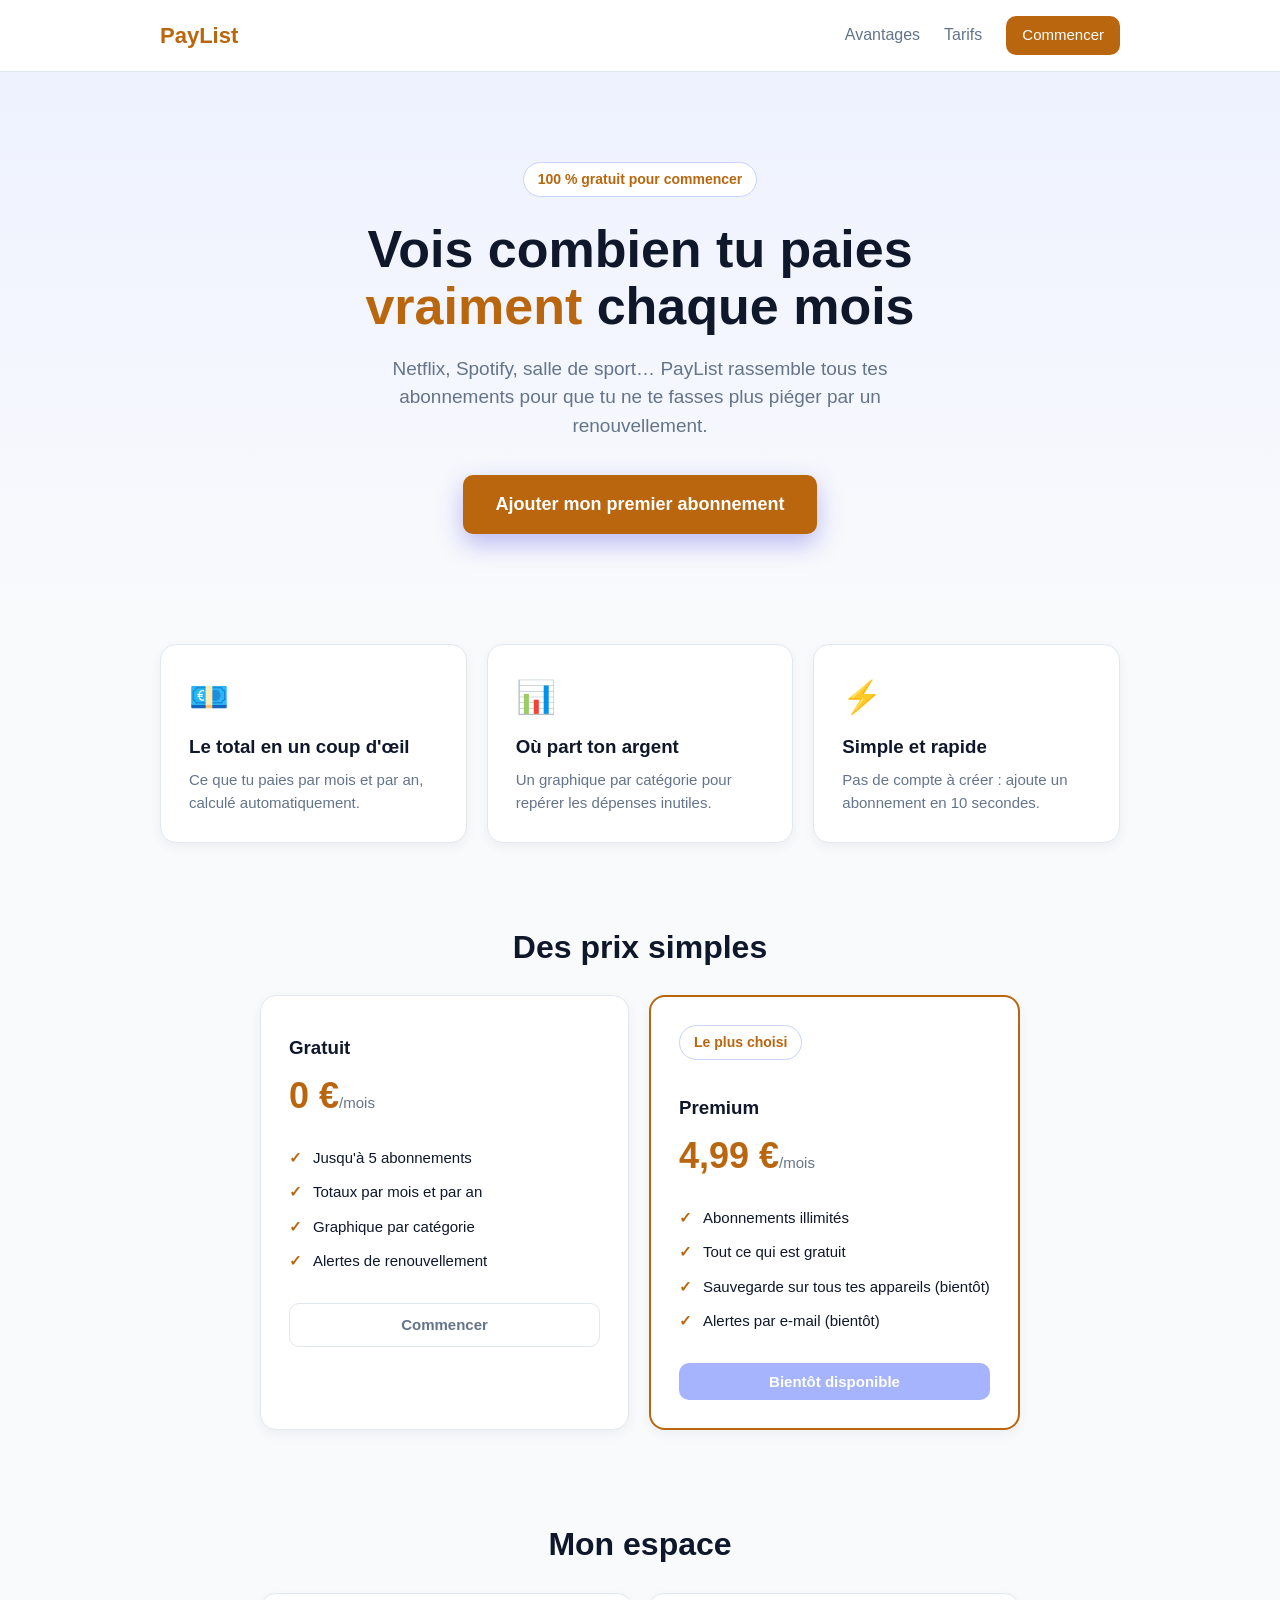
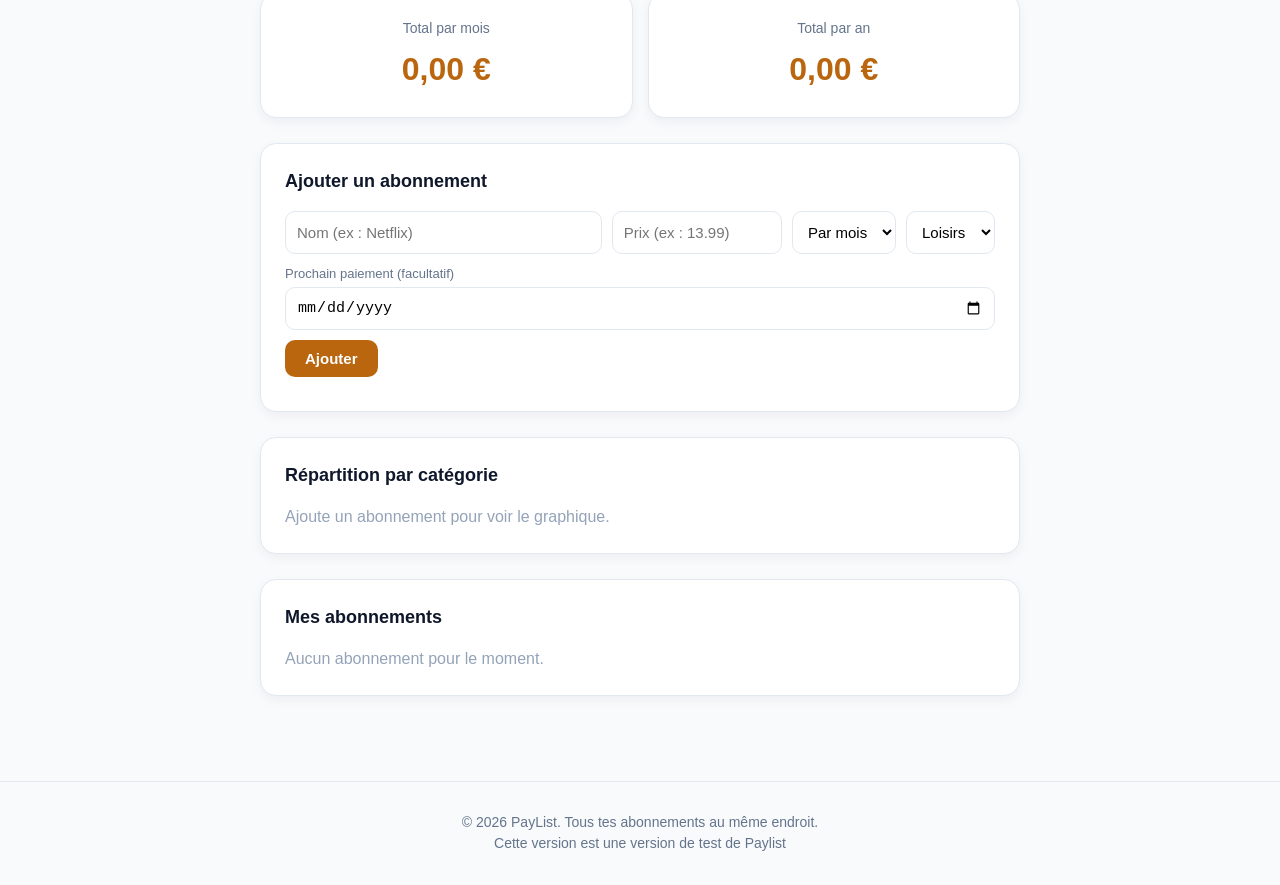
==== index.html @ 461b55f6 "Add files via upload" ====
<!DOCTYPE html>
<html lang="fr">
<head>
  <meta charset="UTF-8">
  <meta name="viewport" content="width=device-width, initial-scale=1.0">
  <title>PayList : tous tes abonnements au même endroit</title>
  <link rel="stylesheet" href="style.css">
</head>
<body>

  <!-- BARRE DE MENU -->
  <header class="menu">
    <div class="menu-contenu">
      <a class="logo" href="#haut">PayList</a>
      <nav class="liens">
        <a href="#avantages">Avantages</a>
        <a href="#tarifs">Tarifs</a>
        <a class="bouton bouton-petit" href="#app">Commencer</a>
      </nav>
    </div>
  </header>

  <!-- SECTION D'ACCUEIL -->
  <section class="hero" id="haut">
    <span class="badge">100 % gratuit pour commencer</span>
    <h1>Vois combien tu paies <span class="couleur">vraiment</span> chaque mois</h1>
    <p class="hero-texte">
      Netflix, Spotify, salle de sport… PayList rassemble tous tes abonnements
      pour que tu ne te fasses plus piéger par un renouvellement.
    </p>
    <a class="bouton bouton-grand" href="#app">Ajouter mon premier abonnement</a>
  </section>

  <!-- AVANTAGES -->
  <section class="avantages" id="avantages">
    <div class="avantage">
      <div class="icone">💶</div>
      <h3>Le total en un coup d'œil</h3>
      <p>Ce que tu paies par mois et par an, calculé automatiquement.</p>
    </div>
    <div class="avantage">
      <div class="icone">📊</div>
      <h3>Où part ton argent</h3>
      <p>Un graphique par catégorie pour repérer les dépenses inutiles.</p>
    </div>
    <div class="avantage">
      <div class="icone">⚡</div>
      <h3>Simple et rapide</h3>
      <p>Pas de compte à créer : ajoute un abonnement en 10 secondes.</p>
    </div>
  </section>

    <!-- TARIFS -->
  <section class="tarifs" id="tarifs">
    <h2 class="titre-section">Des prix simples</h2>
    <div class="offres">

      <div class="offre">
        <h3>Gratuit</h3>
        <p class="prix">0 €<span>/mois</span></p>
        <ul class="points">
          <li>Jusqu'à 5 abonnements</li>
          <li>Totaux par mois et par an</li>
          <li>Graphique par catégorie</li>
          <li>Alertes de renouvellement</li>
        </ul>
        <a class="bouton bouton-secondaire bouton-large" href="#app">Commencer</a>
      </div>

      <div class="offre offre-premium">
        <span class="badge">Le plus choisi</span>
        <h3>Premium</h3>
        <p class="prix">4,99 €<span>/mois</span></p>
        <ul class="points">
          <li>Abonnements illimités</li>
          <li>Tout ce qui est gratuit</li>
          <li>Sauvegarde sur tous tes appareils (bientôt)</li>
          <li>Alertes par e-mail (bientôt)</li>
        </ul>
        <button class="bouton bouton-large" disabled>Bientôt disponible</button>
      </div>

    </div>
  </section>

  <!-- L'APPLICATION -->
  <main class="contenu" id="app">
    <h2 class="titre-section">Mon espace</h2>
    <section id="alertes"></section>

    <section class="totaux">
      <div class="carte">
        <p class="etiquette">Total par mois</p>
        <p class="montant" id="total-mois">0,00 €</p>
      </div>
      <div class="carte">
        <p class="etiquette">Total par an</p>
        <p class="montant" id="total-an">0,00 €</p>
      </div>
    </section>

    <section class="bloc">
        <h2 id="titre-formulaire">Ajouter un abonnement</h2>
      <div class="formulaire">
        <input type="text" id="nom" placeholder="Nom (ex : Netflix)">
        <input type="number" id="prix" placeholder="Prix (ex : 13.99)" step="0.01" min="0">
        <select id="frequence">
          <option value="mois">Par mois</option>
          <option value="an">Par an</option>
        </select>
        <select id="categorie">
          <option value="Loisirs">Loisirs</option>
          <option value="Sport">Sport</option>
          <option value="Travail">Travail</option>
          <option value="Autre">Autre</option>
        </select>
        <label class="champ-date">
          Prochain paiement (facultatif)
          <input type="date" id="date-paiement">
        </label>
        <button class="bouton" id="bouton-ajouter">Ajouter</button>
        <button class="bouton bouton-secondaire" id="bouton-annuler" style="display:none">Annuler</button>
      </div>
      <p class="erreur" id="erreur"></p>
    </section>

    <section class="bloc">
      <h2>Répartition par catégorie</h2>
      <div id="repartition"></div>
    </section>

    <section class="bloc">
      <h2>Mes abonnements</h2>
      <ul id="liste"></ul>
      <p class="vide" id="vide">Aucun abonnement pour le moment.</p>
    </section>
  </main>

  <!-- BAS DE PAGE -->
  <footer class="pied">
    <p>© 2026 PayList. Tous tes abonnements au même endroit.</p>
    <p>Cette version est une version de test de Paylist</p>
  </footer>

  <script src="script.js"></script>
</body>
</html>
---- style.css ----
/* ---------- COULEURS (change-les ici pour changer tout le site) ---------- */
:root {
  --principale: #b9660e;
  --principale-fonce: #4338ca;
  --fond: #f8fafc;
  --texte: #0f172a;
  --texte-doux: #64748b;
  --bordure: #e2e8f0;
}

* {
  margin: 0;
  padding: 0;
  box-sizing: border-box;
}

html {
  scroll-behavior: smooth;
}

body {
  font-family: "Segoe UI", Roboto, Arial, sans-serif;
  background: var(--fond);
  color: var(--texte);
  line-height: 1.5;
}

a {
  text-decoration: none;
}

/* ---------- MENU ---------- */
.menu {
  position: sticky;
  top: 0;
  background: rgba(255, 255, 255, 0.9);
  backdrop-filter: blur(8px);
  border-bottom: 1px solid var(--bordure);
  z-index: 10;
}

.menu-contenu {
  max-width: 1000px;
  margin: 0 auto;
  padding: 16px 20px;
  display: flex;
  justify-content: space-between;
  align-items: center;
}

.logo {
  font-size: 22px;
  font-weight: 800;
  color: var(--principale);
}

.liens {
  display: flex;
  align-items: center;
  gap: 24px;
}

.liens a {
  color: var(--texte-doux);
  font-weight: 500;
}

.liens a:hover {
  color: var(--texte);
}

/* ---------- BOUTONS ---------- */
.bouton {
  display: inline-block;
  background: var(--principale);
  color: white;
  border: none;
  padding: 10px 20px;
  font-size: 15px;
  font-weight: 600;
  border-radius: 10px;
  cursor: pointer;
  transition: transform 0.15s, background 0.15s;
}

.bouton:hover {
  background: var(--principale-fonce);
  transform: translateY(-2px);
}

.liens .bouton {
  color: white;
}

.bouton-petit {
  padding: 8px 16px;
}

.bouton-grand {
  padding: 16px 32px;
  font-size: 18px;
  box-shadow: 0 10px 25px rgba(79, 70, 229, 0.35);
}

/* ---------- SECTION D'ACCUEIL ---------- */
.hero {
  text-align: center;
  padding: 90px 20px 70px;
  background: linear-gradient(180deg, #eef2ff 0%, var(--fond) 100%);
}

.badge {
  display: inline-block;
  background: white;
  color: var(--principale);
  border: 1px solid #c7d2fe;
  padding: 6px 14px;
  border-radius: 999px;
  font-size: 14px;
  font-weight: 600;
  margin-bottom: 24px;
}

.hero h1 {
  font-size: 52px;
  line-height: 1.1;
  max-width: 750px;
  margin: 0 auto 20px;
}

.couleur {
  color: var(--principale);
}

.hero-texte {
  font-size: 19px;
  color: var(--texte-doux);
  max-width: 600px;
  margin: 0 auto 35px;
}

/* ---------- AVANTAGES ---------- */
.avantages {
  max-width: 1000px;
  margin: 0 auto;
  padding: 40px 20px 60px;
  display: flex;
  gap: 20px;
  flex-wrap: wrap;
}

.avantage {
  flex: 1;
  min-width: 240px;
  background: white;
  border: 1px solid var(--bordure);
  border-radius: 16px;
  padding: 28px;
  box-shadow: 0 4px 12px rgba(15, 23, 42, 0.05);
}

.icone {
  font-size: 32px;
  margin-bottom: 12px;
}

.avantage h3 {
  margin-bottom: 8px;
}

.avantage p {
  color: var(--texte-doux);
  font-size: 15px;
}

/* ---------- APPLICATION ---------- */
.contenu {
  max-width: 800px;
  margin: 0 auto;
  padding: 40px 20px 60px;
}

.titre-section {
  font-size: 32px;
  margin-bottom: 24px;
  text-align: center;
}

.totaux {
  display: flex;
  gap: 15px;
  margin-bottom: 25px;
}

.carte {
  flex: 1;
  background: white;
  border: 1px solid var(--bordure);
  padding: 24px;
  border-radius: 16px;
  text-align: center;
  box-shadow: 0 4px 12px rgba(15, 23, 42, 0.05);
}

.etiquette {
  color: var(--texte-doux);
  font-size: 14px;
}

.montant {
  font-size: 32px;
  font-weight: 800;
  margin-top: 6px;
  color: var(--principale);
}

.bloc {
  background: white;
  border: 1px solid var(--bordure);
  padding: 24px;
  border-radius: 16px;
  margin-bottom: 25px;
  box-shadow: 0 4px 12px rgba(15, 23, 42, 0.05);
}

.bloc h2 {
  font-size: 18px;
  margin-bottom: 16px;
}

.formulaire {
  display: flex;
  gap: 10px;
  flex-wrap: wrap;
}

input, select {
  padding: 11px;
  border: 1px solid var(--bordure);
  border-radius: 10px;
  font-size: 15px;
  background: white;
}

input:focus, select:focus {
  outline: 2px solid #c7d2fe;
  border-color: var(--principale);
}

#nom {
  flex: 2;
  min-width: 150px;
}

#prix {
  flex: 1;
  min-width: 110px;
}

.erreur {
  color: #dc2626;
  font-size: 14px;
  margin-top: 10px;
}

/* ---------- LISTE ---------- */
ul {
  list-style: none;
}

li {
  display: flex;
  justify-content: space-between;
  align-items: center;
  padding: 14px 0;
  border-bottom: 1px solid var(--bordure);
}

li:last-child {
  border-bottom: none;
}

.nom-abo {
  font-weight: 700;
}

.detail-abo {
  font-size: 14px;
  color: var(--texte-doux);
}

.supprimer {
  background: none;
  border: 1px solid #fecaca;
  color: #dc2626;
  padding: 6px 12px;
  border-radius: 8px;
  cursor: pointer;
}

.supprimer:hover {
  background: #fee2e2;
}

.vide {
  color: #94a3b8;
}

/* ---------- GRAPHIQUE ---------- */
.ligne-cat {
  margin-bottom: 14px;
}

.ligne-cat-texte {
  display: flex;
  justify-content: space-between;
  font-size: 14px;
  margin-bottom: 6px;
}

.barre-fond {
  background: #e2e8f0;
  border-radius: 8px;
  height: 12px;
  overflow: hidden;
}

.barre-remplie {
  background: linear-gradient(90deg, #4f46e5, #8b5cf6);
  height: 100%;
  border-radius: 8px;
}

/* ---------- BAS DE PAGE ---------- */
.pied {
  text-align: center;
  padding: 30px 20px;
  color: var(--texte-doux);
  font-size: 14px;
  border-top: 1px solid var(--bordure);
}

/* ---------- TÉLÉPHONE ---------- */
@media (max-width: 600px) {
  .hero h1 {
    font-size: 34px;
  }
  .liens a:not(.bouton) {
    display: none;
  }
  .totaux {
    flex-direction: column;
  }
}
/* ---------- ALERTES ---------- */
#alertes {
  margin-bottom: 25px;
}

.alerte {
  background: #fffbeb;
  border: 1px solid #fde68a;
  color: #92400e;
  padding: 14px 18px;
  border-radius: 12px;
  margin-bottom: 10px;
  font-size: 15px;
}

.alerte-urgente {
  background: #fef2f2;
  border-color: #fecaca;
  color: #991b1b;
}

.champ-date {
  display: flex;
  flex-direction: column;
  width: 100%;
  font-size: 13px;
  color: var(--texte-doux);
  gap: 4px;
}
/* ---------- MODIFIER ---------- */
.bouton-secondaire {
  background: white;
  color: var(--texte-doux);
  border: 1px solid var(--bordure);
}

.bouton-secondaire:hover {
  background: #f1f5f9;
  color: var(--texte);
}

.actions {
  display: flex;
  gap: 8px;
}

.modifier {
  background: none;
  border: 1px solid #c7d2fe;
  color: var(--principale);
  padding: 6px 12px;
  border-radius: 8px;
  cursor: pointer;
}

.modifier:hover {
  background: #eef2ff;
}
/* ---------- TARIFS ---------- */
.tarifs {
  max-width: 800px;
  margin: 0 auto;
  padding: 20px 20px 50px;
}

.offres {
  display: flex;
  gap: 20px;
  flex-wrap: wrap;
}

.offre {
  flex: 1;
  min-width: 260px;
  background: white;
  border: 1px solid var(--bordure);
  border-radius: 16px;
  padding: 28px;
  box-shadow: 0 4px 12px rgba(15, 23, 42, 0.05);
}

.offre-premium {
  border: 2px solid var(--principale);
}

.offre h3 {
  margin: 10px 0 6px;
}

.prix {
  font-size: 36px;
  font-weight: 800;
  color: var(--principale);
  margin-bottom: 18px;
}

.prix span {
  font-size: 15px;
  font-weight: 400;
  color: var(--texte-doux);
}

.points {
  list-style: none;
  margin-bottom: 24px;
}

.points li {
  display: block;
  padding: 6px 0 6px 24px;
  border: none;
  position: relative;
  font-size: 15px;
}

.points li::before {
  content: "✓";
  position: absolute;
  left: 0;
  color: var(--principale);
  font-weight: 700;
}

.bouton-large {
  display: block;
  width: 100%;
  text-align: center;
}

.bouton:disabled {
  background: #a5b4fc;
  cursor: not-allowed;
  transform: none;
}
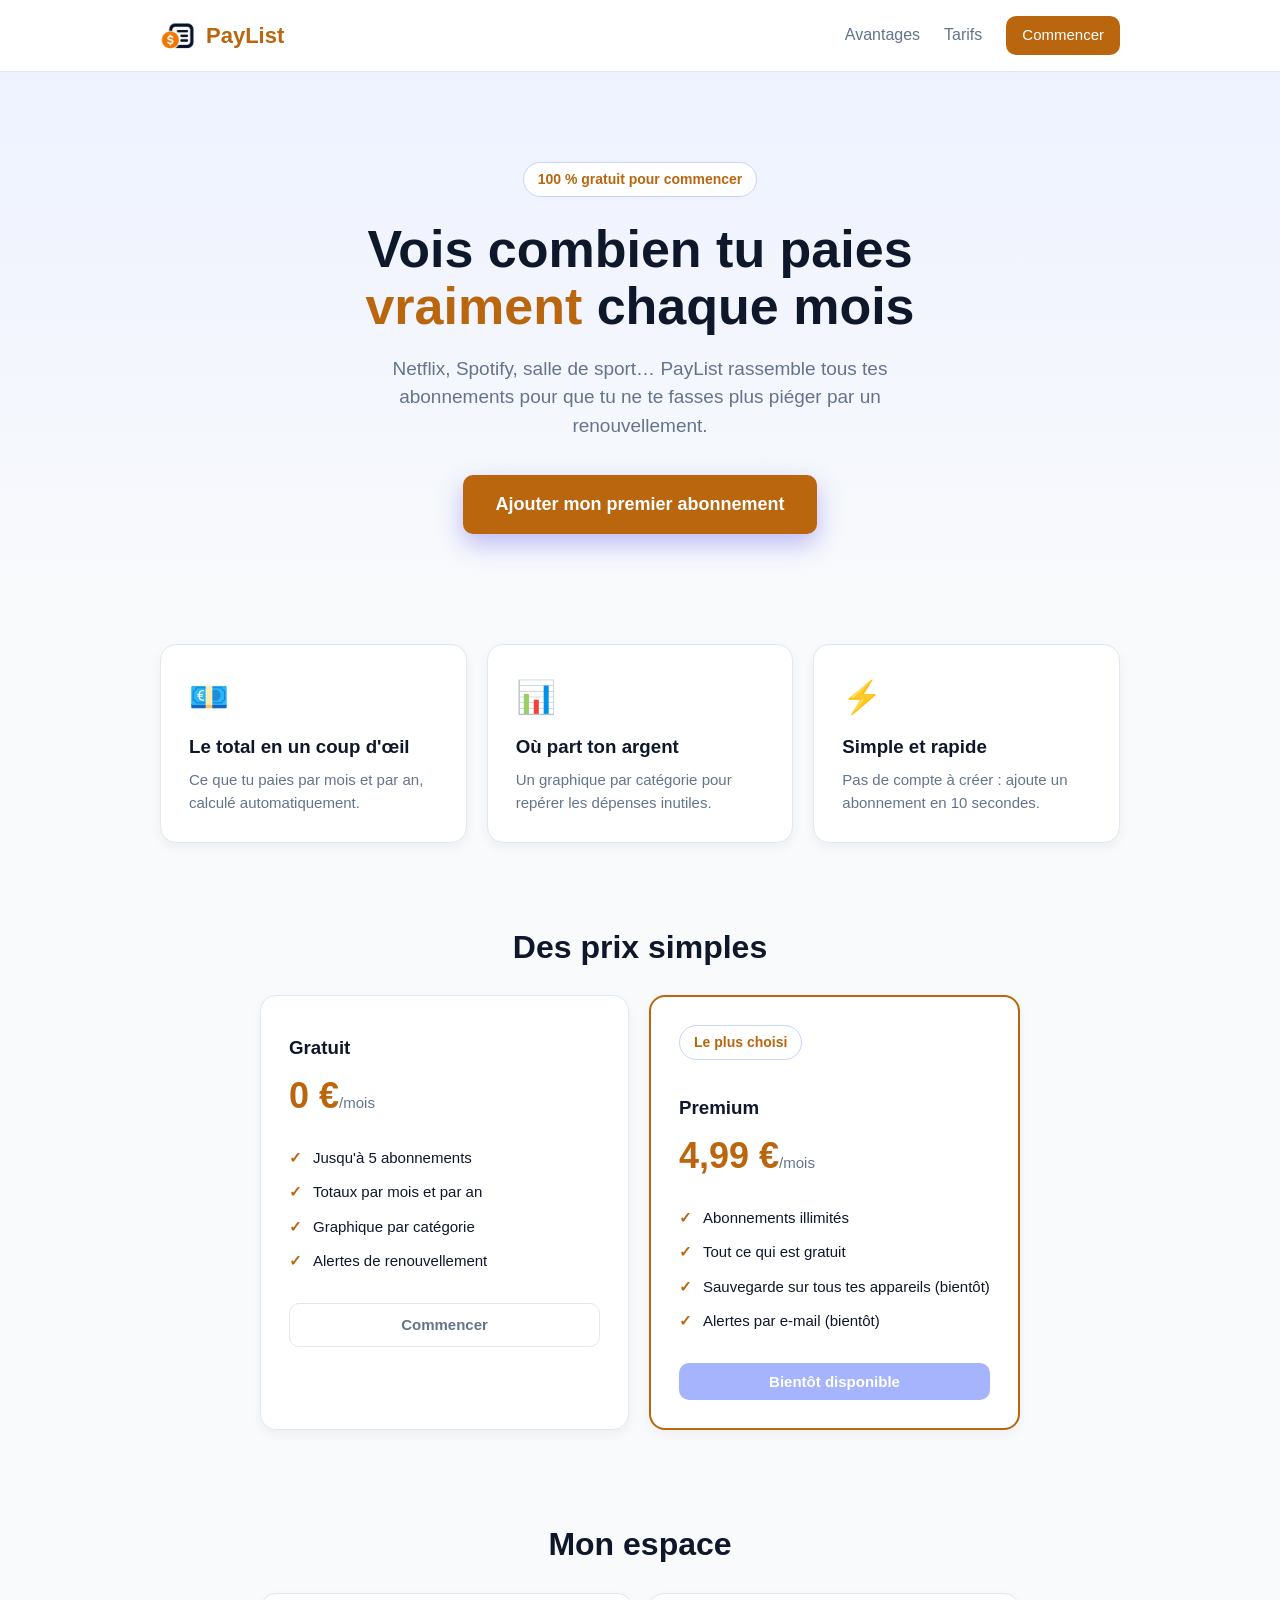
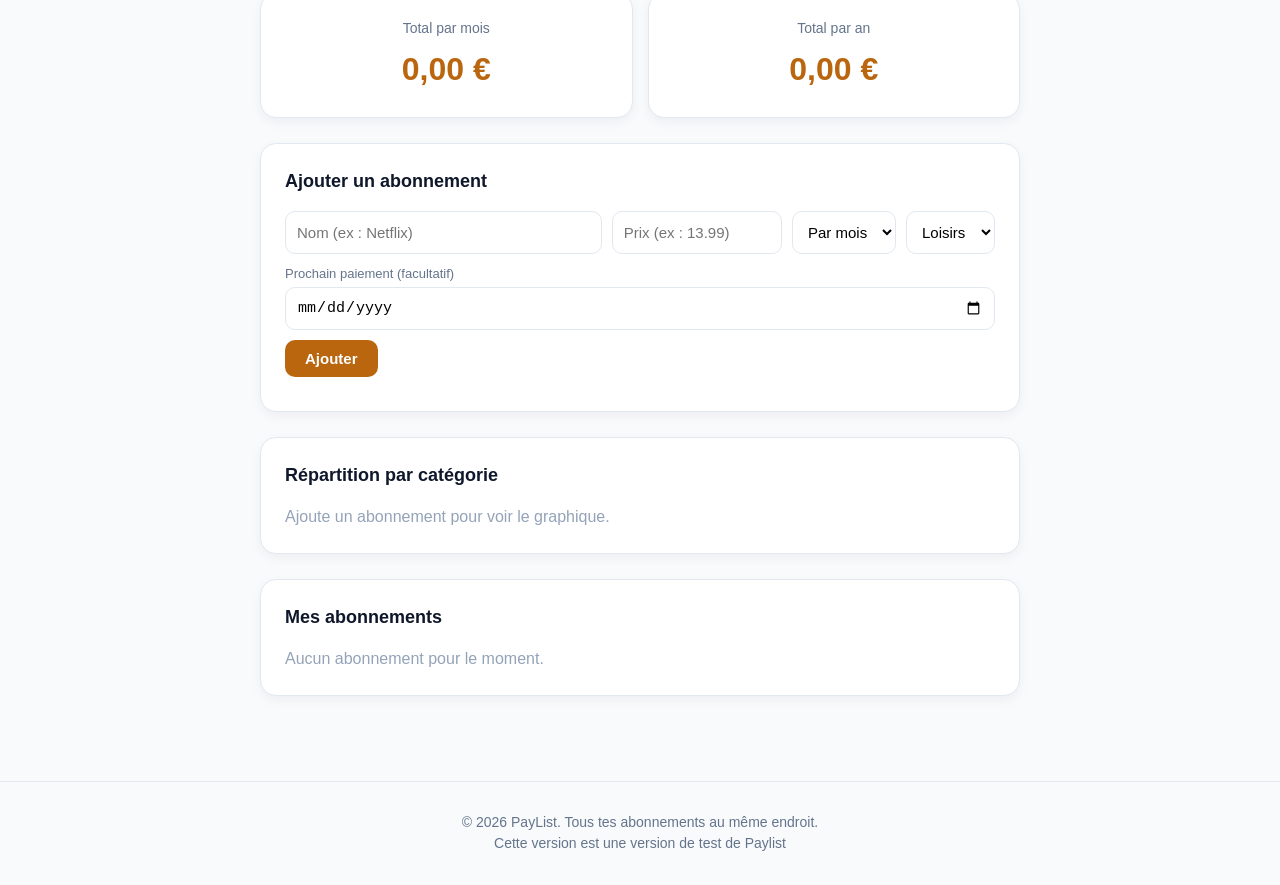
==== commit b34bdec6: "Add files via upload" ====
--- a/index.html
+++ b/index.html
@@ -4,6 +4,7 @@
   <meta charset="UTF-8">
   <meta name="viewport" content="width=device-width, initial-scale=1.0">
   <title>PayList : tous tes abonnements au même endroit</title>
+  <link rel="icon" type="image/png" href="logo.png">
   <link rel="stylesheet" href="style.css">
 </head>
 <body>
@@ -11,7 +12,10 @@
   <!-- BARRE DE MENU -->
   <header class="menu">
     <div class="menu-contenu">
-      <a class="logo" href="#haut">PayList</a>
+        <a class="logo" href="#haut">
+        <img src="logo.png" alt="Logo PayList" class="logo-img">
+        PayList
+      </a>
       <nav class="liens">
         <a href="#avantages">Avantages</a>
         <a href="#tarifs">Tarifs</a>
--- a/style.css
+++ b/style.css
@@ -485,4 +485,17 @@
   background: #a5b4fc;
   cursor: not-allowed;
   transform: none;
+}
+/* ---------- LOGO ---------- */
+.logo {
+  display: flex;
+  align-items: center;
+  gap: 10px;
+}
+
+.logo-img {
+  width: 36px;
+  height: 36px;
+  border-radius: 8px;
+  object-fit: contain;
 }
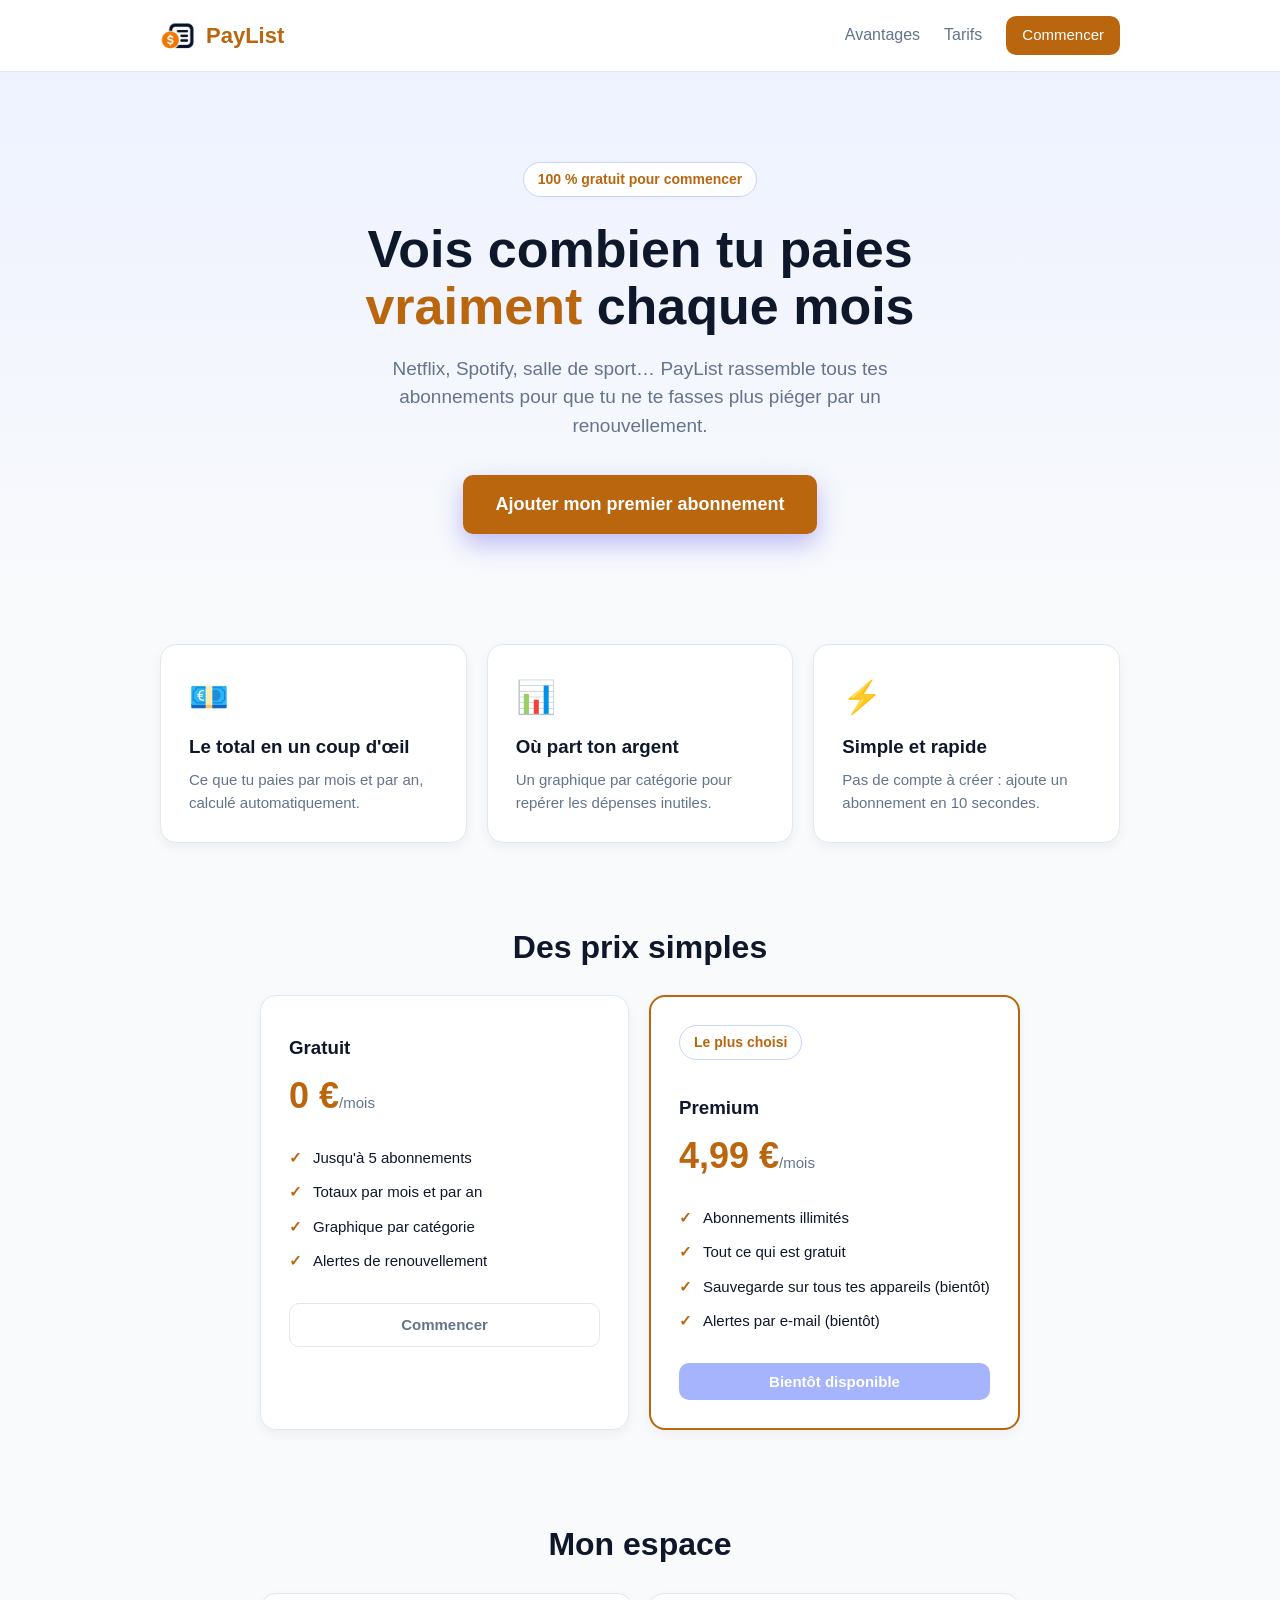
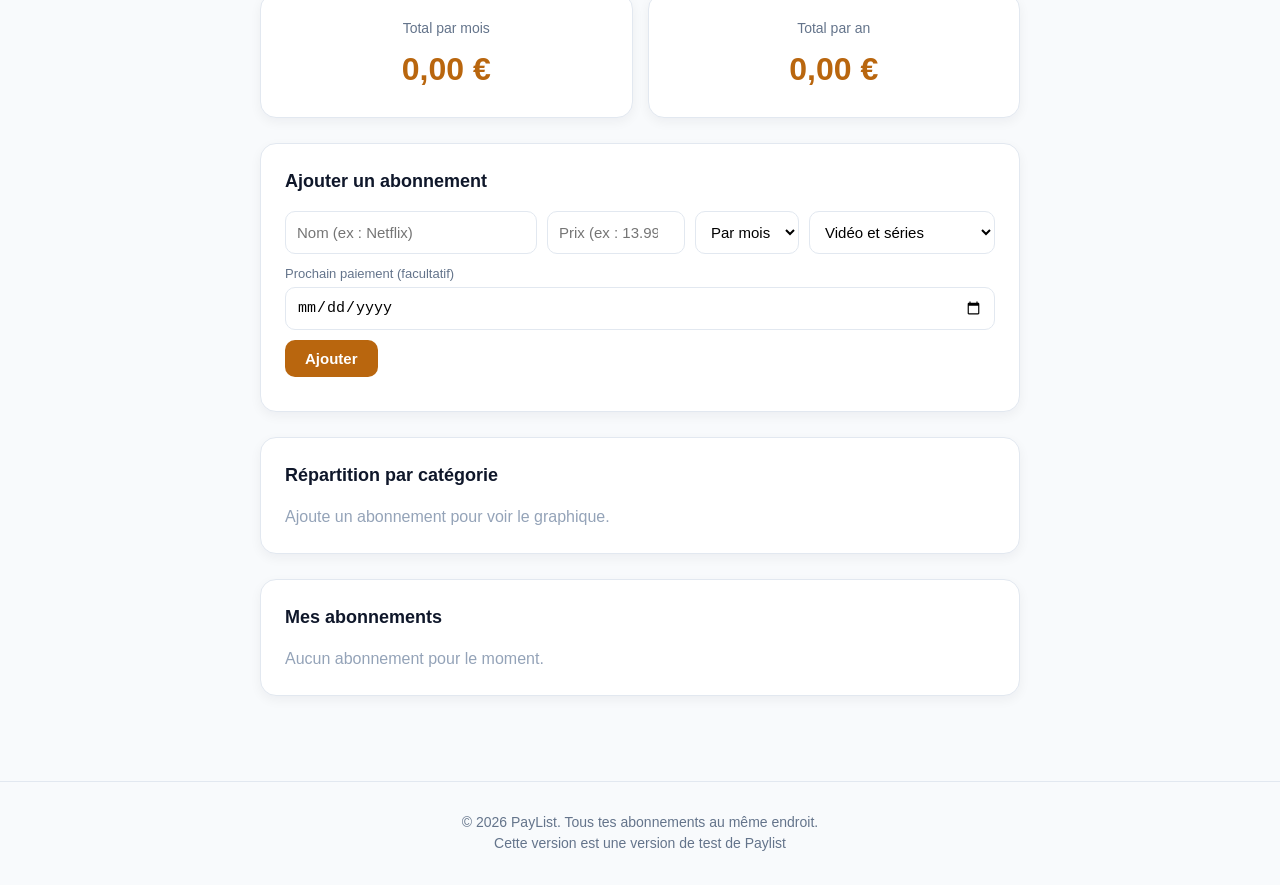
==== commit 3308686e: "Add files via upload" ====
--- a/index.html
+++ b/index.html
@@ -113,6 +113,18 @@
           <option value="an">Par an</option>
         </select>
         <select id="categorie">
+          <option value="Vidéo et séries">Vidéo et séries</option>
+          <option value="Musique">Musique</option>
+          <option value="Jeux vidéo">Jeux vidéo</option>
+          <option value="Sport et santé">Sport et santé</option>
+          <option value="Cloud et stockage">Cloud et stockage</option>
+          <option value="Logiciels et travail">Logiciels et travail</option>
+          <option value="Éducation">Éducation</option>
+          <option value="Presse et livres">Presse et livres</option>
+          <option value="Téléphone et internet">Téléphone et internet</option>
+          <option value="Assurance">Assurance</option>
+          <option value="Transport">Transport</option>
+          <option value="Shopping">Shopping</option>
           <option value="Loisirs">Loisirs</option>
           <option value="Sport">Sport</option>
           <option value="Travail">Travail</option>
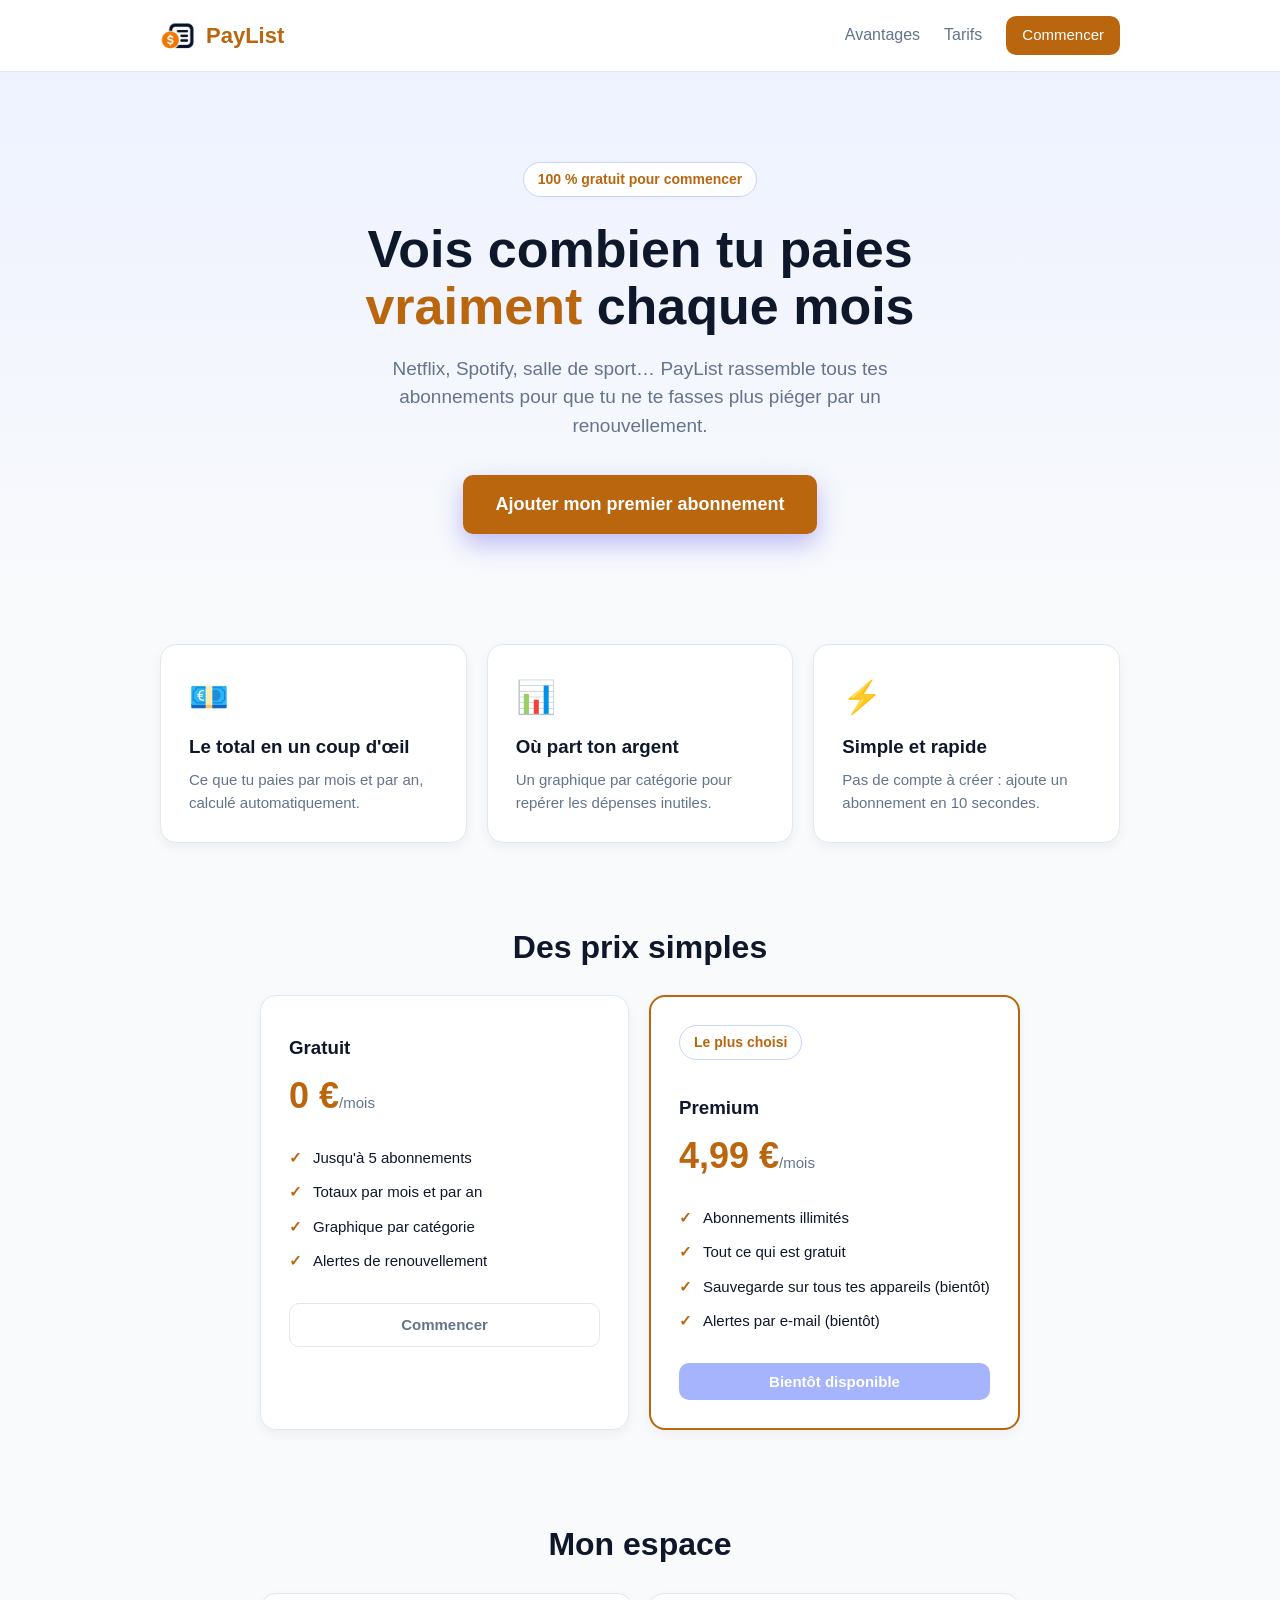
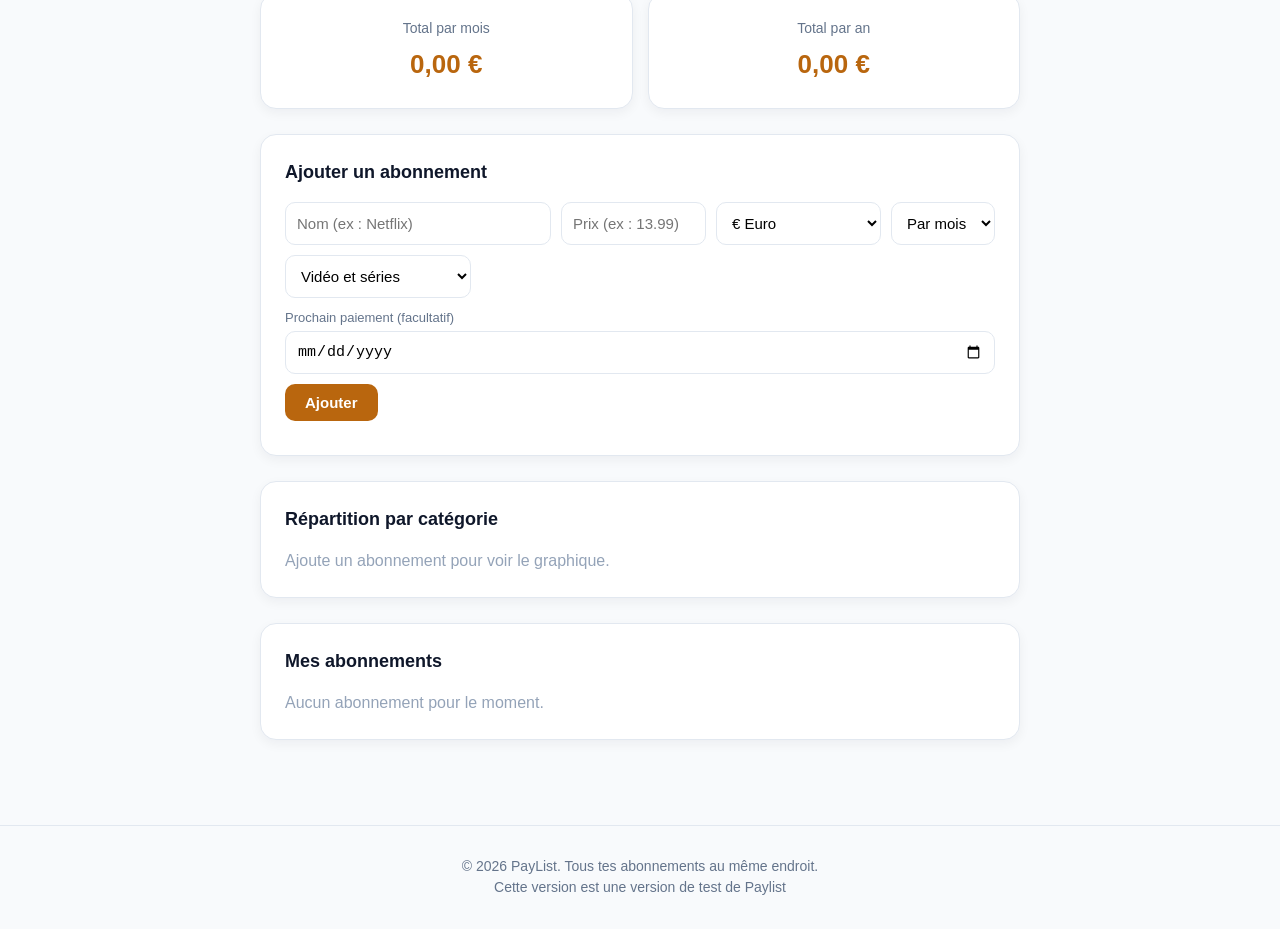
==== commit 77c938c8: "Add files via upload" ====
--- a/index.html
+++ b/index.html
@@ -108,6 +108,13 @@
       <div class="formulaire">
         <input type="text" id="nom" placeholder="Nom (ex : Netflix)">
         <input type="number" id="prix" placeholder="Prix (ex : 13.99)" step="0.01" min="0">
+        <select id="devise">
+          <option value="EUR">€ Euro</option>
+          <option value="USD">$ Dollar</option>
+          <option value="GBP">£ Livre</option>
+          <option value="CHF">CHF Franc suisse</option>
+          <option value="MDL">lei Leu moldave</option>
+        </select>
         <select id="frequence">
           <option value="mois">Par mois</option>
           <option value="an">Par an</option>
--- a/style.css
+++ b/style.css
@@ -498,4 +498,20 @@
   height: 36px;
   border-radius: 8px;
   object-fit: contain;
+}
+/* ---------- MONNAIES ---------- */
+.montant {
+  font-size: 26px;
+  word-break: break-word;
+}
+
+.titre-devise {
+  font-size: 14px;
+  font-weight: 700;
+  color: var(--texte-doux);
+  margin: 18px 0 10px;
+}
+
+.titre-devise:first-child {
+  margin-top: 0;
 }
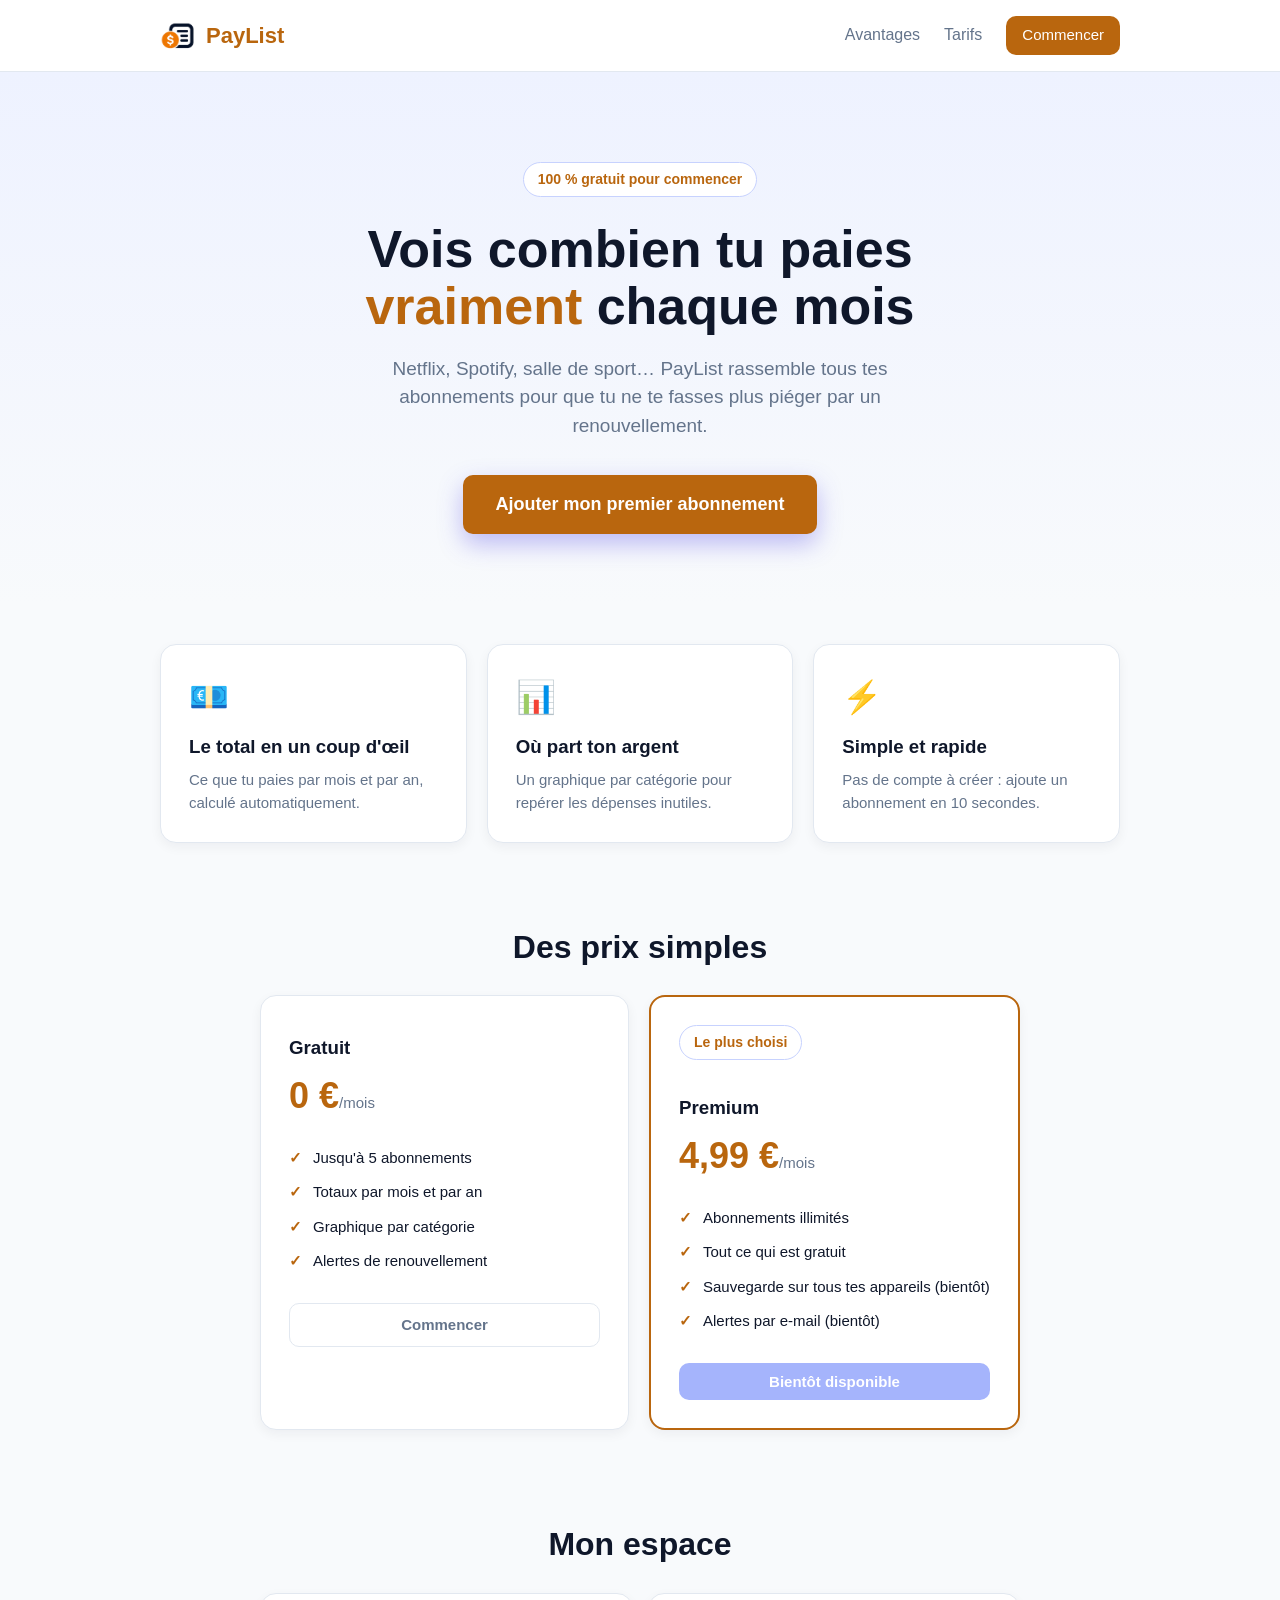
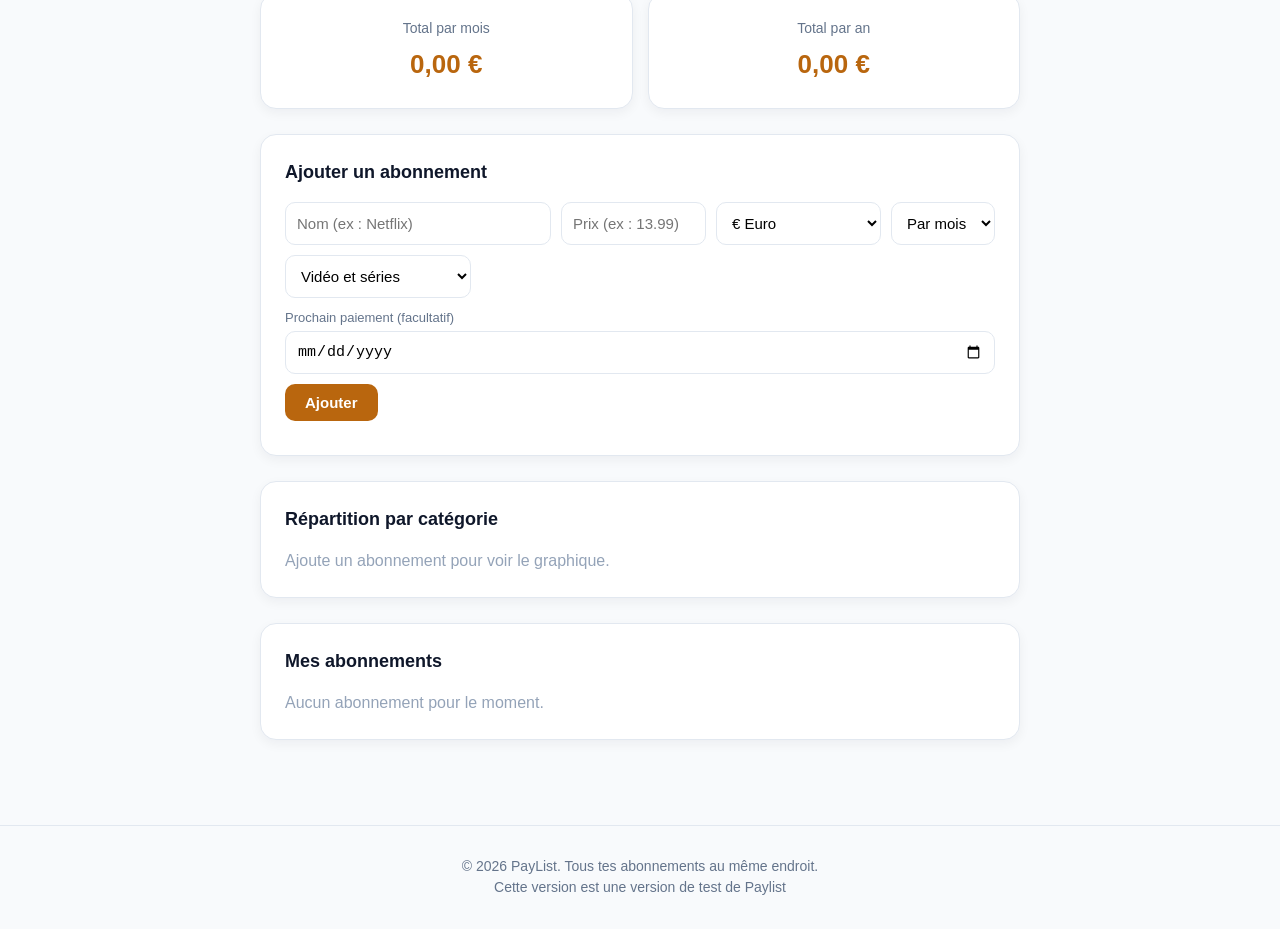
==== commit 7ad76364: "Add files via upload" ====
--- a/index.html
+++ b/index.html
@@ -125,6 +125,7 @@
           <option value="Jeux vidéo">Jeux vidéo</option>
           <option value="Sport et santé">Sport et santé</option>
           <option value="Cloud et stockage">Cloud et stockage</option>
+          <option value="IA">IA</option>
           <option value="Logiciels et travail">Logiciels et travail</option>
           <option value="Éducation">Éducation</option>
           <option value="Presse et livres">Presse et livres</option>
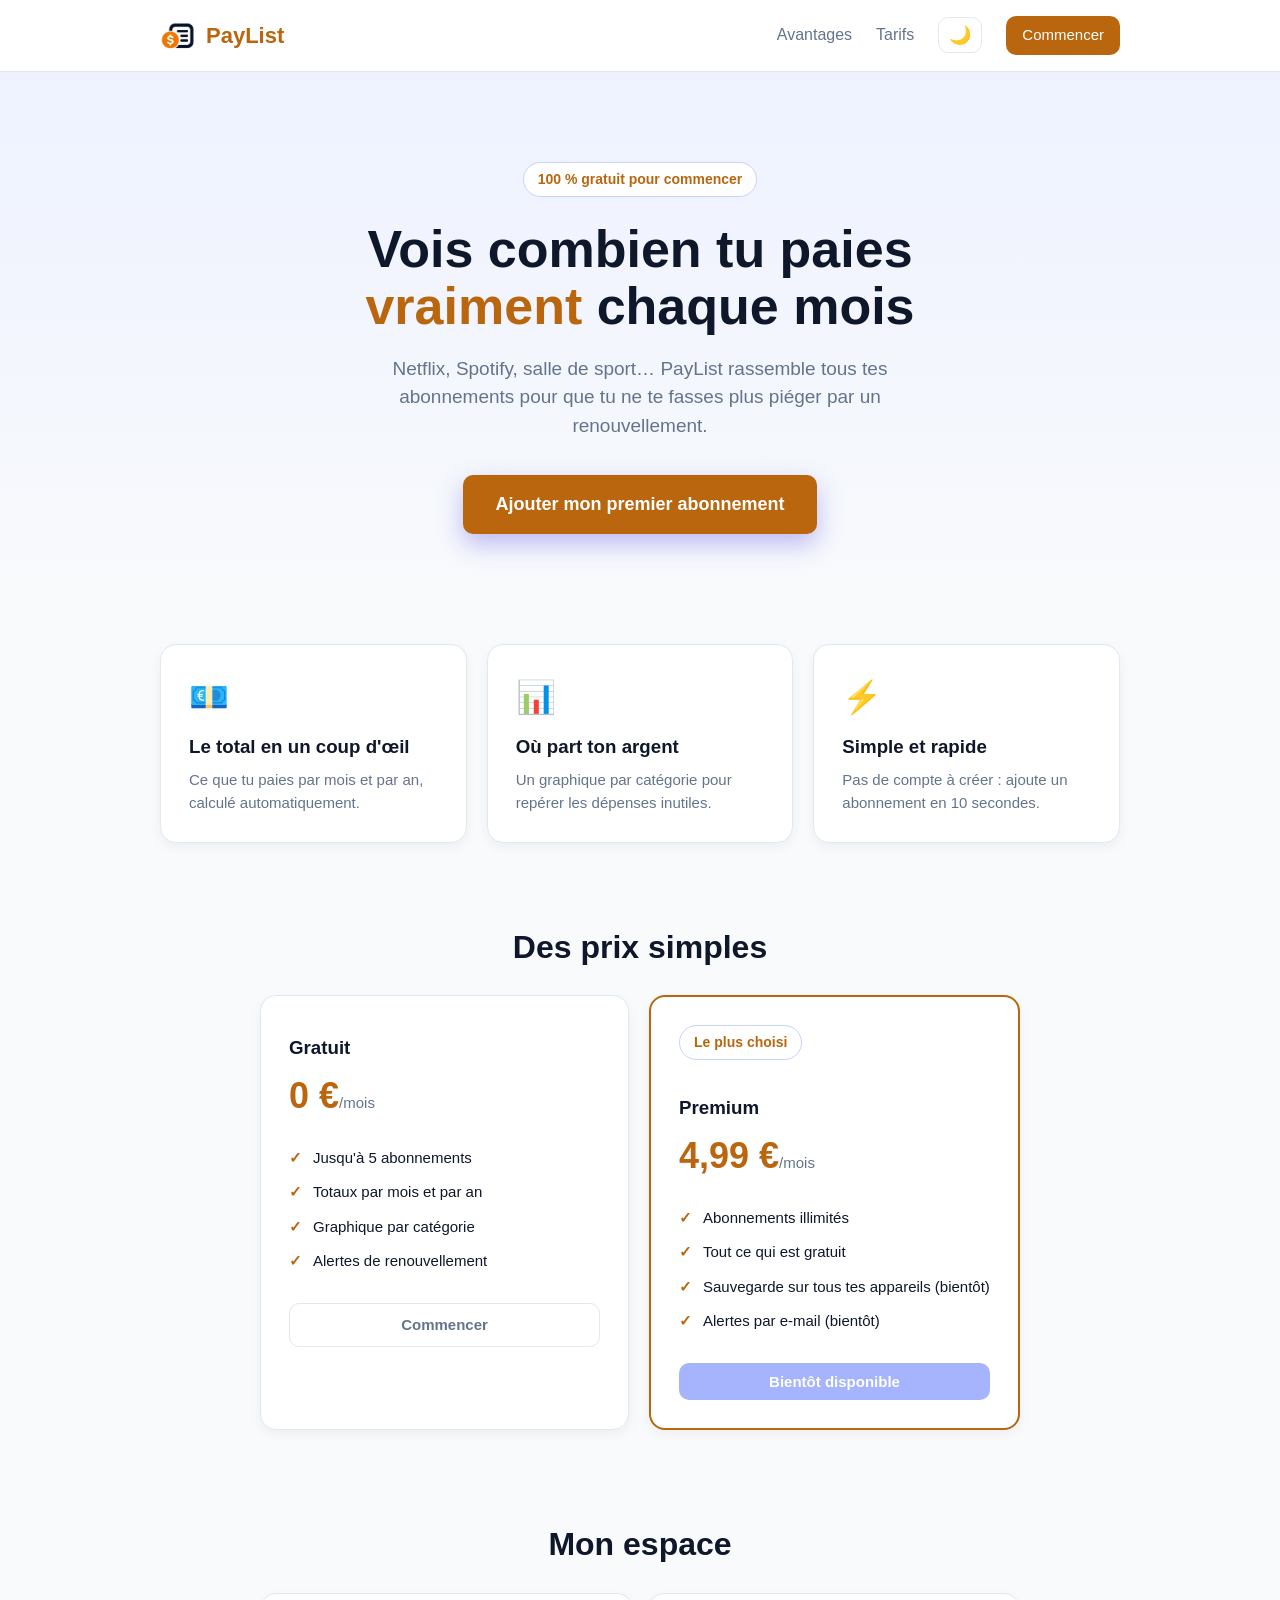
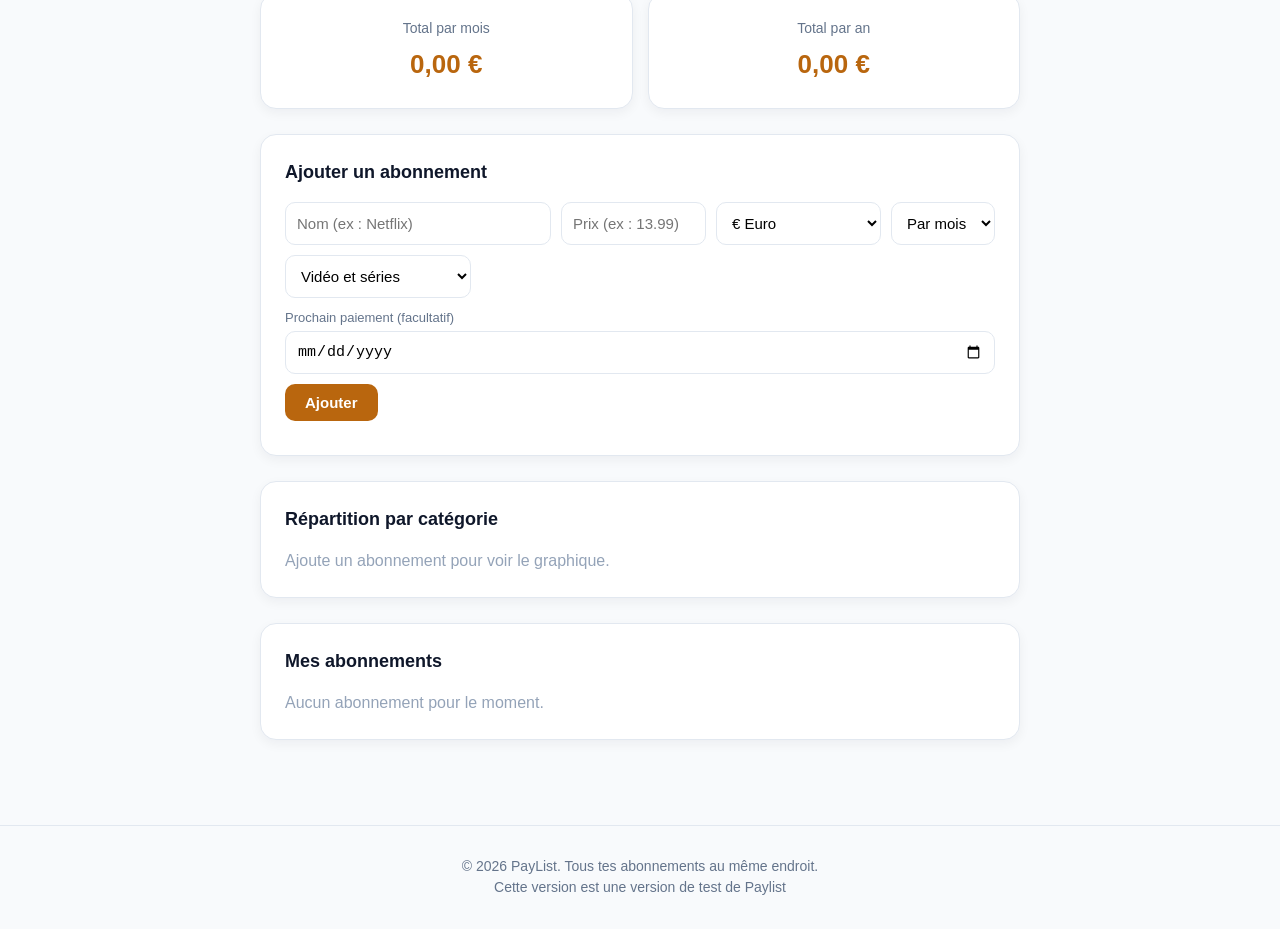
==== commit c57d6951: "Add files via upload" ====
--- a/index.html
+++ b/index.html
@@ -19,6 +19,7 @@
       <nav class="liens">
         <a href="#avantages">Avantages</a>
         <a href="#tarifs">Tarifs</a>
+        <button class="bouton-theme" id="bouton-theme" title="Changer de thème">🌙</button>
         <a class="bouton bouton-petit" href="#app">Commencer</a>
       </nav>
     </div>
--- a/style.css
+++ b/style.css
@@ -514,4 +514,73 @@
 
 .titre-devise:first-child {
   margin-top: 0;
+}
+/* ---------- MODE SOMBRE ---------- */
+.bouton-theme {
+  background: none;
+  border: 1px solid var(--bordure);
+  border-radius: 10px;
+  padding: 6px 10px;
+  font-size: 18px;
+  cursor: pointer;
+}
+
+[data-theme="dark"] {
+  --fond: #0b1120;
+  --texte: #f1f5f9;
+  --texte-doux: #94a3b8;
+  --bordure: #1e293b;
+}
+
+[data-theme="dark"] .menu {
+  background: rgba(11, 17, 32, 0.9);
+}
+
+[data-theme="dark"] .hero {
+  background: linear-gradient(180deg, #131c36 0%, var(--fond) 100%);
+}
+
+[data-theme="dark"] .badge,
+[data-theme="dark"] .avantage,
+[data-theme="dark"] .carte,
+[data-theme="dark"] .bloc,
+[data-theme="dark"] .offre,
+[data-theme="dark"] input,
+[data-theme="dark"] select {
+  background: #111827;
+  color: var(--texte);
+}
+
+[data-theme="dark"] .barre-fond {
+  background: #1e293b;
+}
+
+[data-theme="dark"] .alerte {
+  background: #422006;
+  border-color: #854d0e;
+  color: #fde68a;
+}
+
+[data-theme="dark"] .alerte-urgente {
+  background: #450a0a;
+  border-color: #991b1b;
+  color: #fecaca;
+}
+
+[data-theme="dark"] .bouton-secondaire {
+  background: #111827;
+  color: var(--texte-doux);
+}
+
+[data-theme="dark"] .bouton-secondaire:hover {
+  background: #1e293b;
+  color: var(--texte);
+}
+
+[data-theme="dark"] .modifier:hover {
+  background: #1e1b4b;
+}
+
+[data-theme="dark"] .supprimer:hover {
+  background: #450a0a;
 }
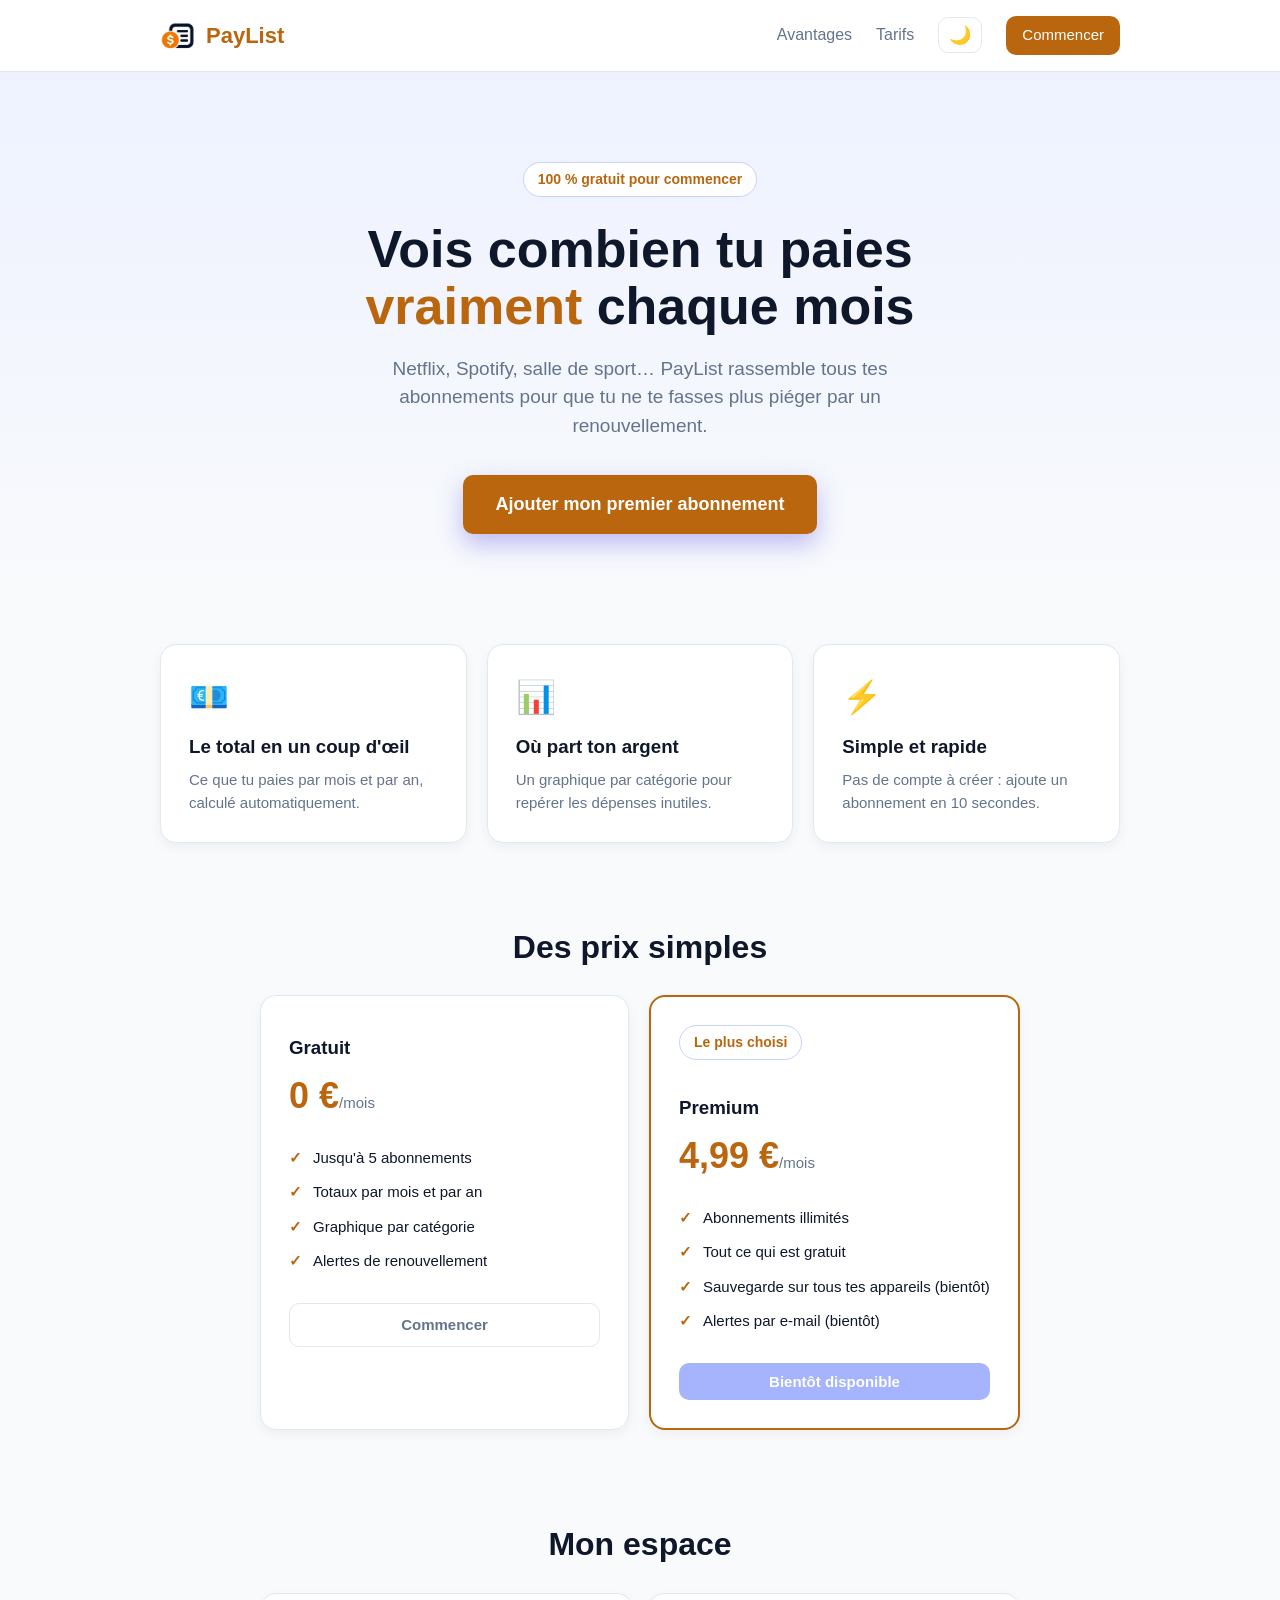
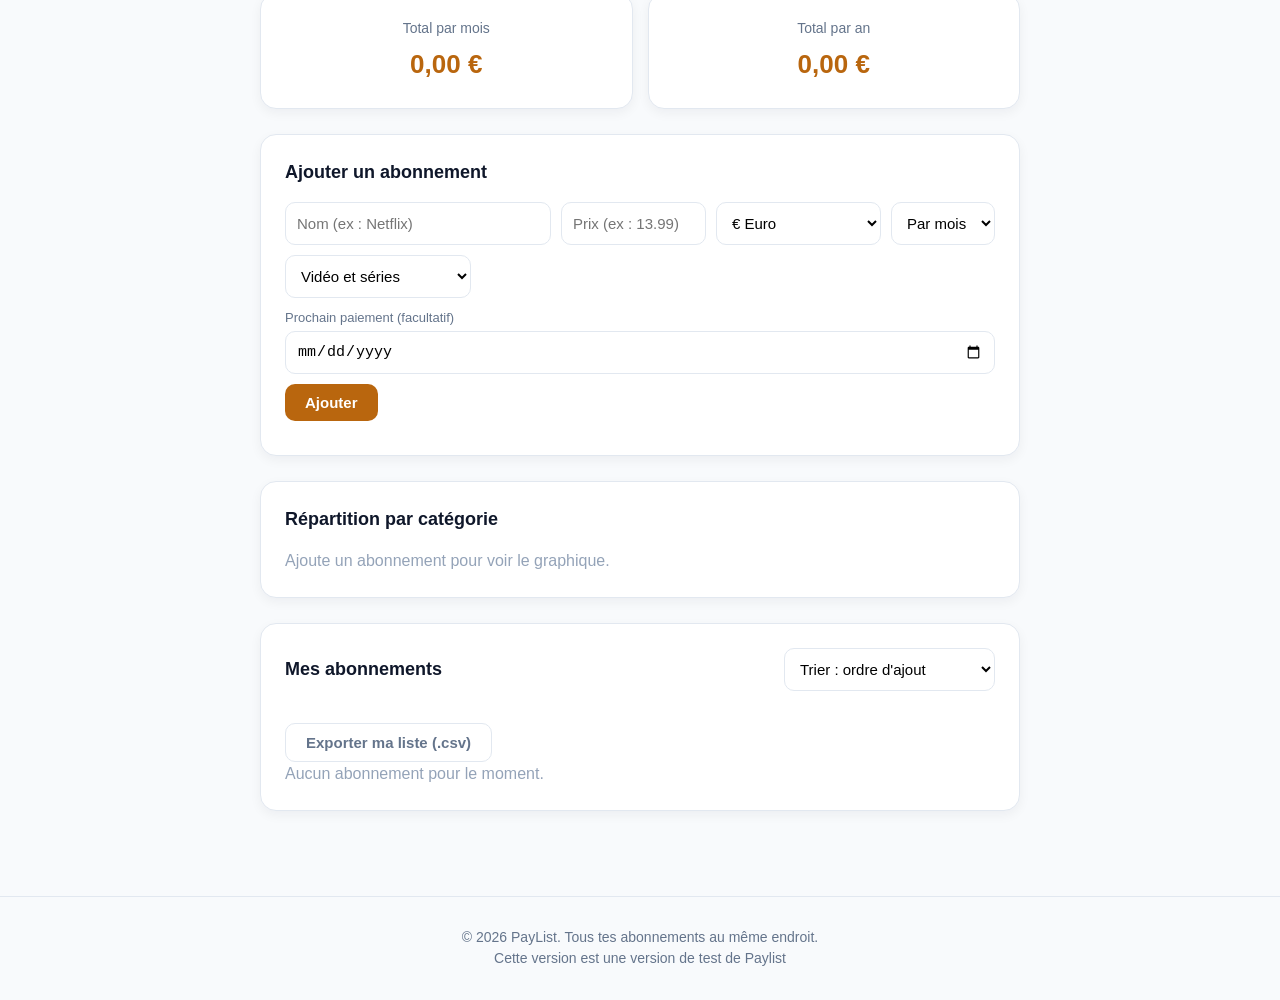
==== commit bd158e96: "Add files via upload" ====
--- a/index.html
+++ b/index.html
@@ -155,8 +155,19 @@
     </section>
 
     <section class="bloc">
-      <h2>Mes abonnements</h2>
+      <div class="entete-liste">
+        <h2>Mes abonnements</h2>
+        <select id="tri">
+          <option value="ajout">Trier : ordre d'ajout</option>
+          <option value="prix">Trier : prix (du plus cher)</option>
+          <option value="date">Trier : prochain paiement</option>
+          <option value="nom">Trier : nom (A à Z)</option>
+        </select>
+      </div>
       <ul id="liste"></ul>
+      <button class="bouton bouton-secondaire" id="bouton-export" style="margin-top:16px">
+        Exporter ma liste (.csv)
+      </button>
       <p class="vide" id="vide">Aucun abonnement pour le moment.</p>
     </section>
   </main>
--- a/style.css
+++ b/style.css
@@ -583,4 +583,17 @@
 
 [data-theme="dark"] .supprimer:hover {
   background: #450a0a;
+}
+/* ---------- TRI ---------- */
+.entete-liste {
+  display: flex;
+  justify-content: space-between;
+  align-items: center;
+  gap: 10px;
+  flex-wrap: wrap;
+  margin-bottom: 16px;
+}
+
+.entete-liste h2 {
+  margin-bottom: 0;
 }
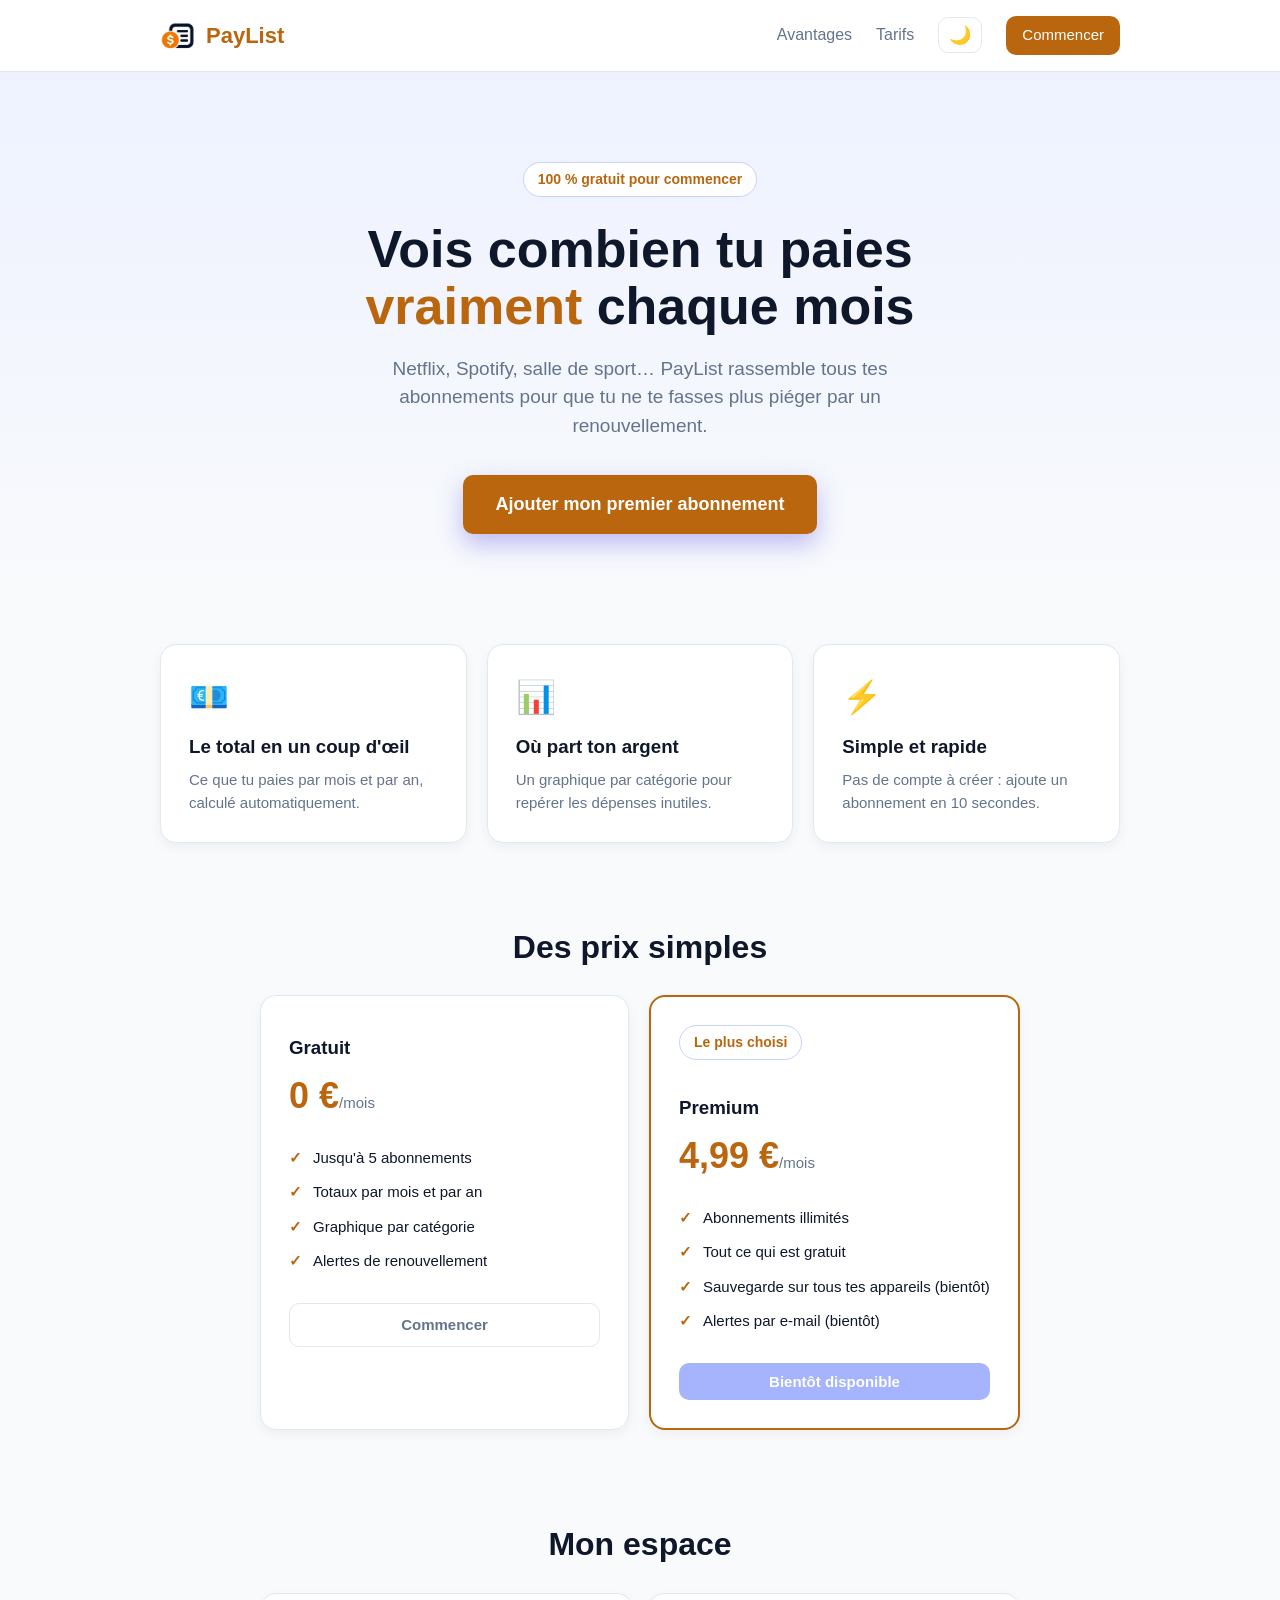
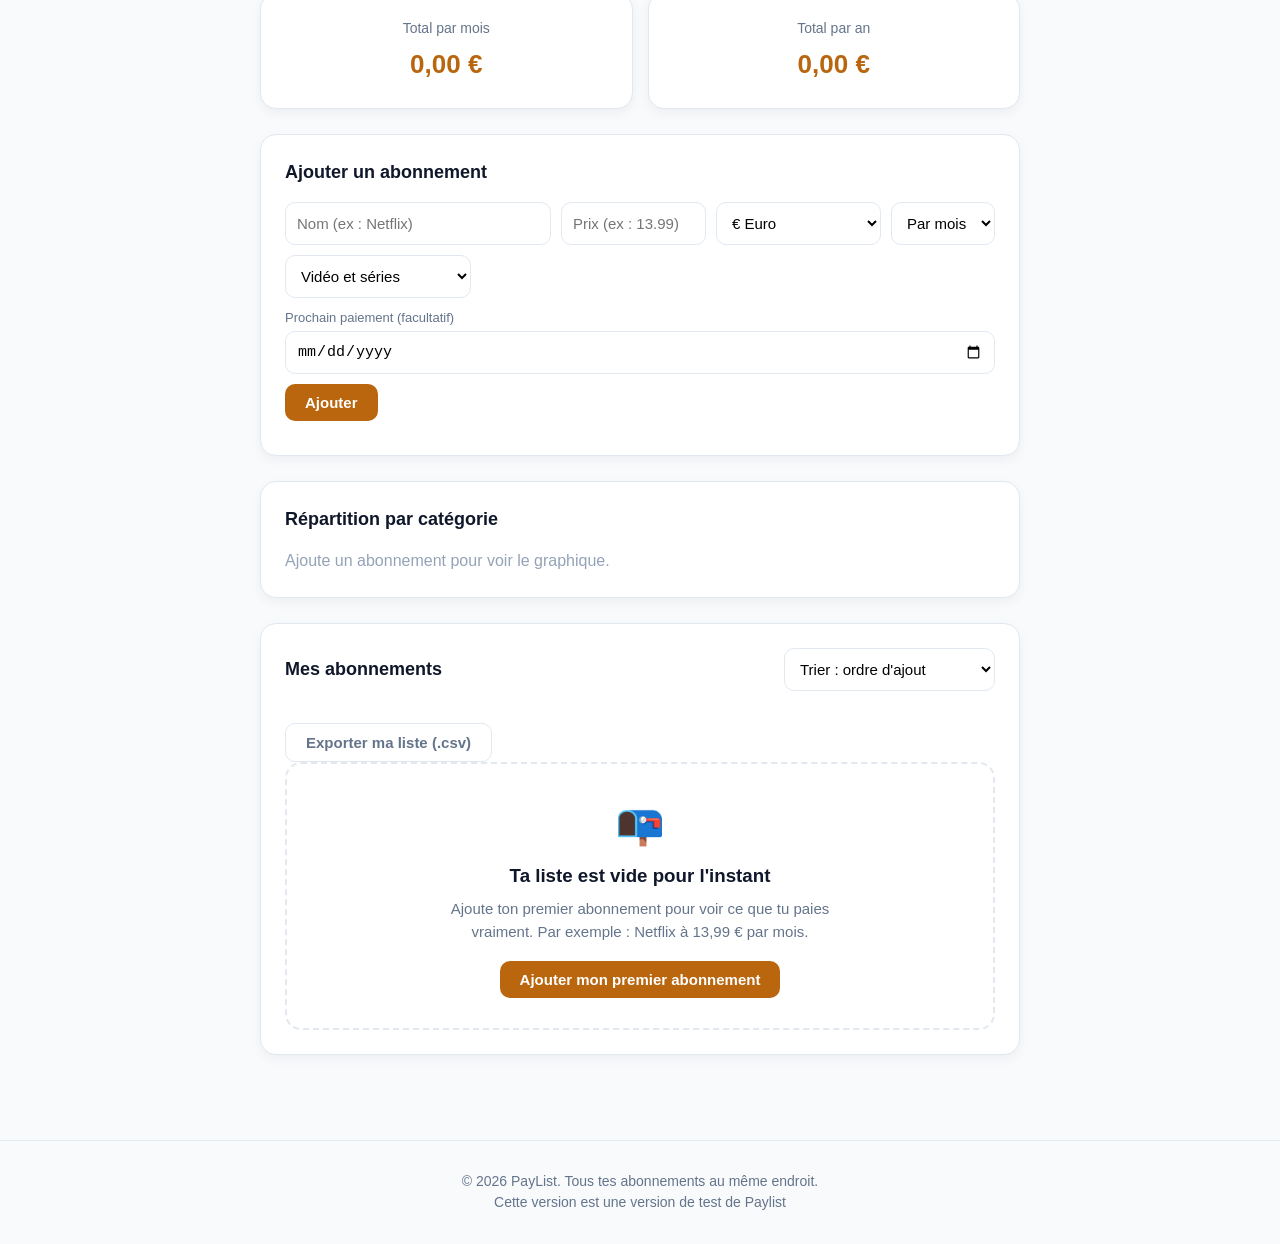
==== commit 1bad285c: "Add files via upload" ====
--- a/index.html
+++ b/index.html
@@ -168,7 +168,15 @@
       <button class="bouton bouton-secondaire" id="bouton-export" style="margin-top:16px">
         Exporter ma liste (.csv)
       </button>
-      <p class="vide" id="vide">Aucun abonnement pour le moment.</p>
+      <div class="ecran-vide" id="vide">
+        <div class="ecran-vide-icone">📭</div>
+        <h3>Ta liste est vide pour l'instant</h3>
+        <p>
+          Ajoute ton premier abonnement pour voir ce que tu paies vraiment.
+          Par exemple : Netflix à 13,99 € par mois.
+        </p>
+        <button class="bouton" id="bouton-premier">Ajouter mon premier abonnement</button>
+      </div>
     </section>
   </main>
 
--- a/style.css
+++ b/style.css
@@ -596,4 +596,27 @@
 
 .entete-liste h2 {
   margin-bottom: 0;
+}
+/* ---------- ÉCRAN VIDE ---------- */
+.ecran-vide {
+  text-align: center;
+  padding: 30px 20px;
+  border: 2px dashed var(--bordure);
+  border-radius: 16px;
+}
+
+.ecran-vide-icone {
+  font-size: 40px;
+  margin-bottom: 8px;
+}
+
+.ecran-vide h3 {
+  margin-bottom: 8px;
+}
+
+.ecran-vide p {
+  color: var(--texte-doux);
+  max-width: 420px;
+  margin: 0 auto 18px;
+  font-size: 15px;
 }
